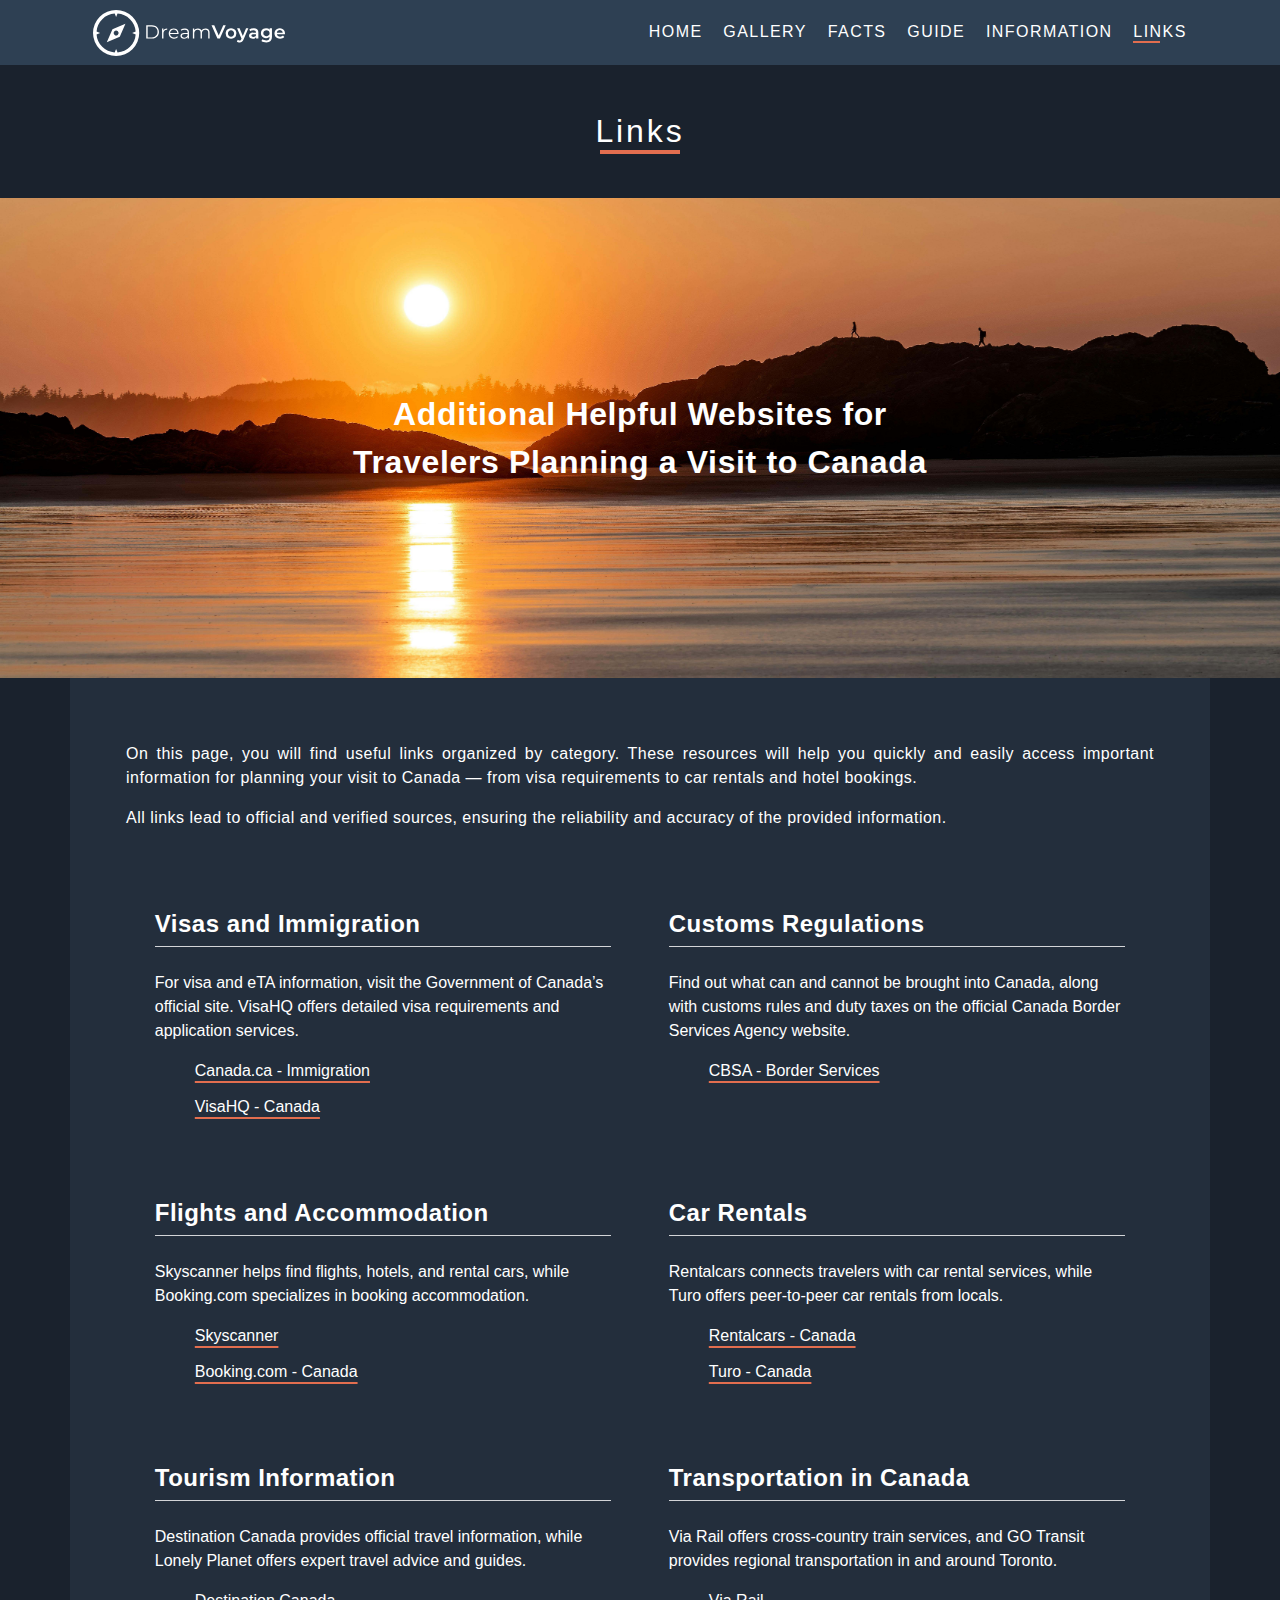
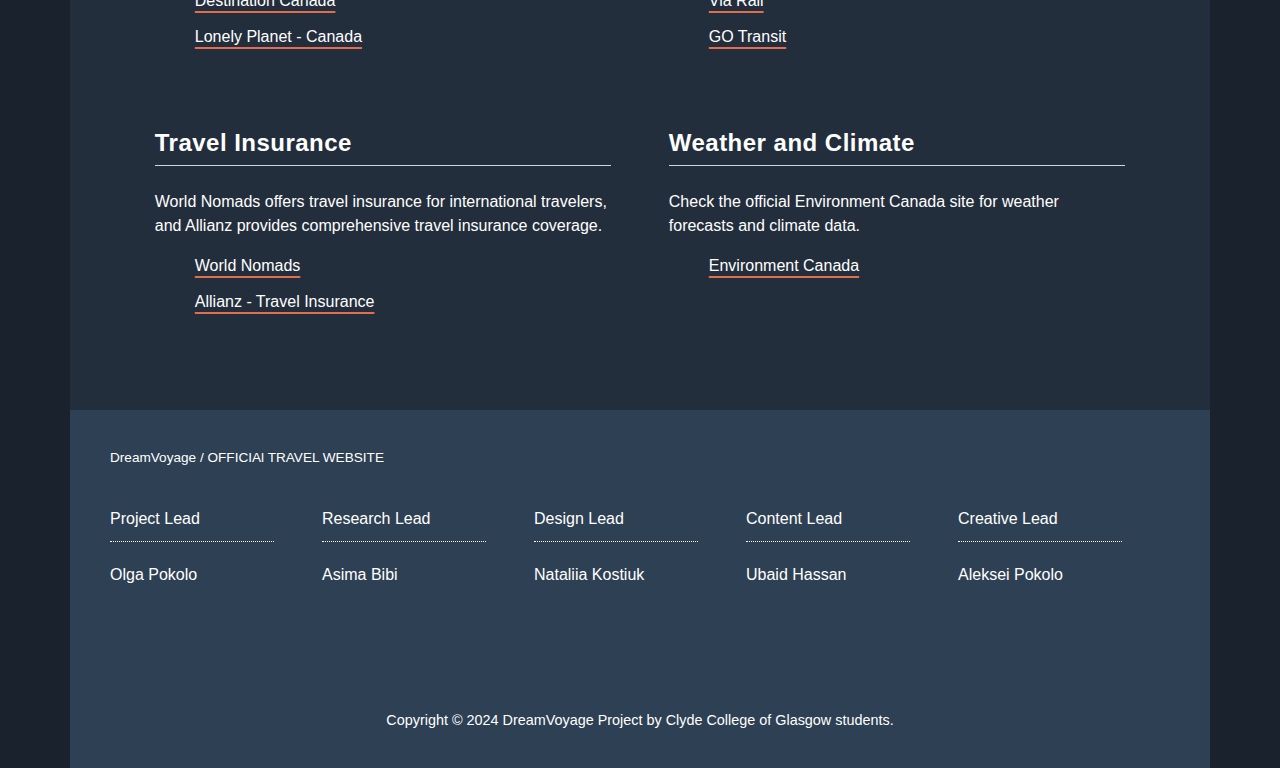
==== public/links.html @ 80e98137 "Add files via upload" ====
<!DOCTYPE html>
<html lang="en">
<head>
	<meta charset="UTF-8">
	<meta name="viewport" content="width=device-width, initial-scale=1.0">
	<title>Travel Website - Canada</title>
	<link rel="stylesheet" href="../style.css">
	<link rel="shortcut icon" href="../assets/logo/compass_logo.svg" type="image/x-icon">
</head>
<body>
	<header>
		<div class="headerContainerWrap">
			<div class="headerContainer">
				<div class="logo">
					<a href="../index.html">
						<img src="../assets/logo/logo.svg" alt="Logo of Travel Blog Website">
					</a>
				</div>
				<div class="navbar">
					<input type="checkbox" id="burger-checkbox" class="burger-checkbox">
    			<label for="burger-checkbox" class="burger"></label>
					<ul id="burger-list">
						<li><a href="../index.html" title="Home Page">home</a></li>
						<li><a href="./gallery.html" title="Gallery Page">gallery</a></li>
						<li><a href="./facts.html" title="Facts Page">facts</a></li>
						<li><a href="./guide.html" title="Guide Page">guide</a></li>
						<li><a href="./information.html" title="Information Page">information</a></li>
						<li><a id="linksActive" href="./links.html" title="Links Page">links</a></li>
					</ul>
				</div>
			</div>
		</div>
	</header>







	<div class="linksTitleContainer">
		<h1>links</h1>
	</div>
	<div class="heroLinksTitle">
		<h1>Additional Helpful Websites for <br> Travelers Planning a Visit to Canada</h1>
	</div>
	<main>
		<!-- <div class="mainContainer"> -->
			<!-- <div class="linksTitleContainer">
				<h1>links</h1>
			</div>
			<div class="heroLinksTitle">
				<h1>Additional Helpful Websites for <br> Travelers Planning a Visit to Canada</h1>
			</div> -->
			<div class="mainContent">
				<div class="informationSummary">
					<p>
						On this page, you will find useful links organized by category. These resources will help you quickly and easily access important information for planning your visit to Canada — from visa requirements to car rentals and hotel bookings.
					</p>
					<p>
						All links lead to official and verified sources, ensuring the reliability and accuracy of the provided information.
					</p>
				</div>
				<div class="keyCategoriesContainer">
					<div class="keyContainer">
						<div class="keyTitle">
							<h2>Visas and Immigration</h2>
						</div>
						<div class="keyDetails">
							<p>
								For visa and eTA information, visit the Government of Canada’s official site. VisaHQ offers detailed visa requirements and application services.
							</p>
							<ul>
								<li><a href="https://www.canada.ca/en/services/immigration-citizenship.html" target="_blank" title="www.canada.ca">Canada.ca - Immigration</a></li>
								<li><a href="https://www.visahq.com" target="_blank" title="www.visahq.com">VisaHQ - Canada</a></li>
							</ul>
						</div>
					</div>

					<div class="keyContainer">
						<div class="keyTitle">
							<h2>Customs Regulations</h2>
						</div>
						<div class="keyDetails">
							<p>
								Find out what can and cannot be brought into Canada, along with customs rules and duty taxes on the official Canada Border Services Agency website.
							</p>
							<ul>
								<li><a href="https://www.cbsa-asfc.gc.ca/travel-voyage/menu-eng.html" target="_blank" title="www.cbsa-asfc.gc.ca">CBSA - Border Services</a></li>
							</ul>
						</div>
					</div>
				</div>

				<div class="keyCategoriesContainer">
					<div class="keyContainer">
						<div class="keyTitle">
							<h2>Flights and Accommodation</h2>
						</div>
						<div class="keyDetails">
							<p>
								Skyscanner helps find flights, hotels, and rental cars, while Booking.com specializes in booking accommodation.
							</p>
							<ul>
								<li><a href="https://www.skyscanner.net" target="_blank" title="www.skyscanner.net">Skyscanner</a></li>
								<li><a href="https://www.booking.com" target="_blank" title="www.booking.com">Booking.com - Canada</a></li>
							</ul>
						</div>
					</div>

					<div class="keyContainer">
						<div class="keyTitle">
							<h2>Car Rentals</h2>
						</div>
						<div class="keyDetails">
							<p>
								Rentalcars connects travelers with car rental services, while Turo offers peer-to-peer car rentals from locals.
							</p>
							<ul>
								<li><a href="https://www.rentalcars.com" target="_blank" title="www.rentalcars.com">Rentalcars - Canada</a></li>
								<li><a href="https://turo.com" target="_blank" title="turo.com">Turo - Canada</a></li>
							</ul>
						</div>
					</div>
				</div>

				<div class="keyCategoriesContainer">
					<div class="keyContainer">
						<div class="keyTitle">
							<h2>Tourism Information</h2>
						</div>
						<div class="keyDetails">
							<p>
								Destination Canada provides official travel information, while Lonely Planet offers expert travel advice and guides.
							</p>
							<ul>
								<li><a href="https://www.destinationcanada.com/en" target="_blank" title="www.destinationcanada.com">Destination Canada</a></li>
								<li><a href="https://www.lonelyplanet.com/canada" target="_blank" title="www.lonelyplanet.com">Lonely Planet - Canada</a></li>
							</ul>
						</div>
					</div>

					<div class="keyContainer">
						<div class="keyTitle">
							<h2>Transportation in Canada</h2>
						</div>
						<div class="keyDetails">
							<p>
								Via Rail offers cross-country train services, and GO Transit provides regional transportation in and around Toronto.
							</p>
							<ul>
								<li><a href="https://www.viarail.ca" target="_blank" title="www.viarail.ca">Via Rail</a></li>
								<li><a href="https://www.gotransit.com" target="_blank" title="www.gotransit.com">GO Transit</a></li>
							</ul>
						</div>
					</div>
				</div>

				<div class="keyCategoriesContainer">
					<div class="keyContainer">
						<div class="keyTitle">
							<h2>Travel Insurance</h2>
						</div>
						<div class="keyDetails">
							<p>
								World Nomads offers travel insurance for international travelers, and Allianz provides comprehensive travel insurance coverage.
							</p>
							<ul>
								<li><a href="https://www.worldnomads.com" target="_blank" title="www.worldnomads.com">World Nomads</a></li>
								<li><a href="https://www.allianztravelinsurance.com" target="_blank" title="allianztravelinsurance.com">Allianz - Travel Insurance</a></li>
							</ul>
						</div>
					</div>

					<div class="keyContainer">
						<div class="keyTitle">
							<h2>Weather and Climate</h2>
						</div>
						<div class="keyDetails">
							<p>
								Check the official Environment Canada site for weather forecasts and climate data.
							</p>
							<ul>
								<li><a href="https://weather.gc.ca" target="_blank" title="/weather.gc.ca">Environment Canada</a></li>
							</ul>
						</div>
					</div>
				</div>










			</div>


		<!-- </div> -->
	</main>










	<footer>
		<div class="footerContainer">
			<div class="footerContent">
				<h3>DreamVoyage / OFFICIAl TRAVEL WEBSITE</h3>
				<div class="projectTeamContainer">
					<div class="teamItem">
						<h4>Project Lead</h4>
						<ul>
							<li>Olga Pokolo</li>
						</ul>
					</div>
					<div class="teamItem">
						<h4>Research Lead</h4>
						<ul>
							<li>Asima Bibi</li>
						</ul>
					</div>
					<div class="teamItem">
						<h4>Design Lead</h4>
						<ul>
							<li>Nataliia Kostiuk</li>
						</ul>
					</div>
					<div class="teamItem">
						<h4>Content Lead</h4>
						<ul>
							<li>Ubaid Hassan</li>
						</ul>
					</div>
					<div class="teamItem">
						<h4>Creative Lead</h4>
						<ul>
							<li>Aleksei Pokolo</li>
						</ul>
					</div>
				</div>

				<div class="copyrightContainer">
					<p>Copyright &copy; 2024 DreamVoyage Project by Clyde College of Glasgow students.</p>
				</div>

			</div>
		</div>
	</footer>

</body>
</html>
---- style.css ----
@font-face {
  font-family: "Open Sans", sans-serif;
  src: url(./assets/fonts/OpenSans-VariableFont_wdth\,wght.ttf);
}

@font-face {
  font-family: "Montserrat", sans-serif;
  src: url(./assets/fonts/Montserrat-VariableFont_wght.ttf);
}

html {
  scroll-behavior: smooth;
}

body {
  background-color: #1A222D;
  margin: 0;
}

header {
  background-color: #2E4053;
  position: sticky;
  top: 0;
  z-index: 2;

	.burger-checkbox {
		display: none;
		margin: 0;
	}
}

main, .factsTitleContainer, .heroFactsTitle, .headerContainerWrap, .footerContainer, #mainContainer, #footerContainer {
  width: 1320px;
  margin: 0 auto;
}

.headerContainer {
  display: flex;
  align-items: center;
  justify-content: space-between;
  padding: 0.8em 0;
  margin: 0 0.8em;
}

.logo {
  a {
    text-decoration: none;
    display: flex;
    align-items: center;
    padding: 0 0 0 0.65em;
  }

  img {
    width: 13em;
  }
}

.navbar {
  ul {
    margin: 0;
    padding: 0;
    list-style: none;
    display: flex;
  }

  li {
    display: flex;
  }

  a {
    text-transform: uppercase;
    text-decoration: none;
    padding: 0.5em 0.65em;
    font-family: "Montserrat", sans-serif;
    font-weight: 500;
    letter-spacing: 0.1em;
    color: #ffffff;

    &::after {
      content: "";
      background-color: #E26E4F;
      width: 0;
      height: 0.15em;
      display: block;
      transition: width 0.3s ease-out;
    }

    &:hover::after, &:focus::after {
      width: 50%;
    }
  }
}

#homeActive::after, #galleryActive::after, #factsActive::after, #guideActive::after, #informationActive::after, #linksActive::after {
  content: "";
  height: 0.15em;
  width: 50%;
  display: block;
  background-color: #E26E4F;
}

main {
  min-height: 95vh;
	background-color: #232E3C;
}

.mainContainer {
  min-height: 95vh;
}

.mainWrap {
  background: url(./assets/images/homeWrap.jpg) top center;
  background-size: cover;
  background-attachment: fixed;
  min-height: 95vh;
  display: flex;
  align-items: center;
}

.titleContainer {
  display: flex;
  flex-direction: column;
  align-items: center;

  h1 {
    font-family: "Montserrat", sans-serif;
    text-align: center;
    font-weight: 600;
    color: #ffffff;
    margin: 0;
    font-size: 3em;
  }

  h2 {
    font-family: "Montserrat", sans-serif;
    text-align: center;
    color: #ffffff;
    font-size: 1.5em;
    font-weight: 500;
    margin: 0.8em 0 0 0;
  }

  a {
    font-family: "Open Sans", sans-serif;
    text-decoration: none;
    text-transform: uppercase;
    color: #ffffff;
    display: inline-block;
    background-color: #E26E4F;
    margin-top: 1.8em;
    padding: 1em 2.8em;
    font-weight: 600;
    font-size: 0.9em;
    letter-spacing: 0.05em;
  }
}

.heroFactsTitle {
  background: url(./assets/images/titleFactsWrap.jpg) center;
  background-size: cover;
  padding: 4em 0;
  margin: 0 auto;
}

.heroGuideTitle, .heroInformationTitle {
  background: url(./assets/images/guideTorontoTitleWrap.jpg);
  background-size: cover;
  background-position: 0 70%;
  padding: 4em 0;
  margin: 3em 0 0 0;
}

.heroLinksTitle {
  background: url(./assets/images/heroLinksTitleWrap.jpg);
  background-size: cover;
  background-position: 0 55%;
  padding: 4em 0;
  margin: 3em 0 0 0;
}

.heroFactsTitle h1, .heroGuideTitle h1, .heroInformationTitle h1, .heroLinksTitle h1 {
  font-family: "Montserrat", sans-serif;
  color: #ffffff;
  text-align: center;
  margin: 0;
  padding: 4em 0;
  font-weight: 600;
  letter-spacing: 0.02em;
  line-height: 1.5em;
}

.mainContent {
  padding: 3em 4em;

  h2 {
    font-family: "Montserrat", sans-serif;
    color: #ffffff;
    letter-spacing: 0.02em;
    font-weight: 600;
    padding: 0 0 0.3em 0;
    margin: 0;
  }
}

.toDoWrap, .toEatWrap {
  display: flex;
  justify-content: space-between;
  padding: 2.5em 0 5em 0;
}

.cardGuideContainer {
  width: 20em;
}

.cardImage {
  height: 15em;

  img {
    width: 100%;
    height: 100%;
    object-fit: cover;
  }
}

.cardGuideContainer {
  h3 {
    font-family: "Montserrat", sans-serif;
    color: #ffffff;
    text-transform: capitalize;
    letter-spacing: 0.02em;
    font-size: 1.3em;
    font-weight: 500;
    margin: 1em 0;
  }

  p {
    font-family: "Montserrat", sans-serif;
    color: #ffffff;
    line-height: 1.5em;
    margin: 0;
  }
}

.cardInformationContainer, .keyCategoriesContainer {
  display: flex;
  justify-content: space-evenly;
}

.cardInformationDitails, .keyContainer {
  flex: 1;
  padding: 2em 2em;
}

.titleContentWrap {
  padding: 1.5em 0 0 0;

  h2 {
    border-bottom: 0.01em rgba(255, 255, 255, 0.8) solid;
  }
}

.titleInfoContentWrap h2, .keyTitle h2 {
  border-bottom: 0.01em rgba(255, 255, 255, 0.8) solid;
}

.cardInformationDitails p {
  font-family: "Montserrat", sans-serif;
  color: #ffffff;
  line-height: 1.5em;
  margin: 0;
  text-align: justify;
  padding: 1.5em 0 0 0;
}

.keyDetails {
  p {
    font-family: "Montserrat", sans-serif;
    color: #ffffff;
    line-height: 1.5em;
    margin: 0;
    text-align: justify;
    padding: 1.5em 0 0 0;
  }

  li, a {
    font-family: "Montserrat", sans-serif;
    color: #ffffff;
    line-height: 1.5em;
    margin: 0 0 0.8em 0;
    text-decoration-color: #E26E4F;
    text-decoration-thickness: 0.12em;
    text-underline-offset: 0.3em;
    list-style: none;
  }
}

.galleryTitleContainer h1, .factsTitleContainer h1, .guideTitleContainer h1, .informationTitleContainer h1, .linksTitleContainer h1 {
  font-family: "Montserrat", sans-serif;
  color: #ffffff;
  text-align: center;
  text-transform: capitalize;
  font-weight: 500;
  letter-spacing: 0.09em;
  margin: 0 0 1em 0;
  padding: 1.5em 2em 0 2em;
}

.galleryTitleContainer h1::after, .factsTitleContainer h1::after, .guideTitleContainer h1::after, .informationTitleContainer h1::after, .linksTitleContainer h1::after {
  content: "";
  background-color: #E26E4F;
  display: block;
  width: 2.5em;
  height: 0.1em;
  position: absolute;
  left: calc(50% - 1.25em);
  z-index: 1;
}

.factContainer {
  display: flex;
  padding: 2em 0;

  .text {
    margin: 0 3em 0 0;
    flex: 2;
  }

  .image {
    flex: 1;

    img {
      width: 100%;
      object-fit: cover;
    }
  }
}

.factSummary, .guideSummary, .informationSummary {
  padding: 0 0 2em 0;
}

.factContainer p, .factSummary p {
  font-family: "Montserrat", sans-serif;
  color: #ffffff;
  line-height: 1.5em;
  margin: 0;
  letter-spacing: 0.03em;
  text-align: justify;
}

.factContainer .text p {
  padding: 1em 0 0 0;
}

.guideSummary p, .informationSummary p {
  font-family: "Montserrat", sans-serif;
  color: #ffffff;
  line-height: 1.5em;
  letter-spacing: 0.03em;
  text-align: justify;
}

.galleryContainer {
  display: grid;
  grid-template-columns: 1fr 1fr 1fr;
  gap: 2em;
}

.leftBlock, .middleBlock, .rightBlock {
  display: flex;
  flex-direction: column;
  gap: 2.5em;
}

.imgHolder img {
  width: 100%;
}

.titleHolder {
  display: inline-block;
  margin: 0.6em 0 0 0;

  /* background-color:  #E26E4F; */
  /* padding: 0.5em; */

  p {
    font-family: "Montserrat", sans-serif;
    color: #ffffff;
    font-weight: 400;
    margin: 0;
    font-size: 0.9em;
    letter-spacing: 0.09em;
  }
}

.footerWrap, .footerContainer {
  background-color: #2E4053;
}

.footerContent {
  padding: 2.5em;

  h3 {
    font-family: "Montserrat", sans-serif;
    color: #ffffff;
    font-weight: 500;
    margin: 0 0 1.5em 0;
    font-size: 0.85em;
  }
}

.projectTeamContainer {
  display: flex;
  padding: 0 0 8em 0;
}

.teamItem {
  flex: 1;
  padding-right: 3em;
}

.teamItem h4 {
  margin: 0;
  padding: 1.5em 0 0.8em 0;
  border-bottom: 0.01em #ffffff dotted;
  font-family: "Open Sans", sans-serif;
  color: #ffffff;
  font-weight: 400;
}

.teamItem ul {
  margin: 0;
  padding: 1.5em 0 0 0;
  list-style: none;
  color: #ffffff;
  font-family: "Open Sans", sans-serif;
}

.copyrightContainer p {
  font-family: "Open Sans", sans-serif;
  color: #ffffff;
  text-align: center;
  font-size: 0.9em;
  margin: 0;
}




@media (max-width: 1400px) {
	main, .factsTitleContainer, .heroFactsTitle, .headerContainerWrap, .footerContainer, #mainContainer, #footerContainer {
		width: 1140px;
		margin: 0 auto;
	}
	.headerContainer {
		padding: 0.6em 0;

		.logo {
			img {
				width: 12em;
			}
		}
		.navbar {
			a {
				letter-spacing: 0.09em;
			}
		}
	}

	.titleContainer {
		h1 {
			font-size: 2.8em;
		}
		h2 {
			font-size: 1.4em;
			margin: 0.6em 0 0 0;
		}
		a {
			padding: 1em 2.3em;
			margin-top: 1.6em;
		}
	}
	.mainContent {
		padding: 3em 3.5em;

		.cardGuideContainer {
			width: 18em;
		}

		.keyContainer {
			padding: 2em 1.8em;
	
			p {
				text-align: left;
			}
		}
	}
}
@media (max-width: 1200px) {
	main, .factsTitleContainer, .heroFactsTitle, .headerContainerWrap, .footerContainer, #mainContainer, #footerContainer {
		width: 960px;
		margin: 0 auto;
	}
	.headerContainer {
		padding: 0.5em 0;

		.logo {
			img {
				width: 11em;
			}
		}

		.navbar {
			a {
				letter-spacing: 0.08em;
			}
		}
	}
	.titleContainer {
		h1 {
			font-size: 2.6em;
		}
		h2 {
			font-size: 1.3em;
			margin: 0.4em 0 0 0;
		}
		a {
			padding: 1em 2.1em;
			margin-top: 1.4em;
		}
	}
	.galleryTitleContainer h1, .factsTitleContainer h1, .guideTitleContainer h1, .informationTitleContainer h1, .linksTitleContainer h1 {
		letter-spacing: 0.08em;
		padding: 1.3em 1.8em 0 1.8em;
		font-size: 1.85em;
	}
	.mainContent {
		padding: 3em;

		h2 {
			font-size: 1.4em;
		}

		.galleryContainer {
			gap: 1.85em;

			.leftBlock, .middleBlock, .rightBlock {
				gap: 2.3em;
			}
		}

		.factContainer  .image img {
			height: 100%;
		}

		.cardGuideContainer {
			width: 16em;
		}

		.keyContainer {
			padding: 1.8em 1.6em;
	
			p {
				text-align: left;
			}
		}
	}
	.heroFactsTitle h1, .heroGuideTitle h1, .heroInformationTitle h1, .heroLinksTitle h1 {
		padding: 3em 0;
		font-size: 1.82em;
	}

	.footerContent {
		padding: 2.1em;

		.projectTeamContainer {
			padding: 0 0 7em 0;
		}
	}
}
@media (max-width: 992px) {
	main, .factsTitleContainer, .heroFactsTitle, .headerContainerWrap, .footerContainer, #mainContainer, #footerContainer {
		width: 720px;
		margin: 0 auto;
	}
	.headerContainer {
		.logo {
			img {
				width: 10em;
			}
		}

		.navbar {
			a {
				letter-spacing: normal;
				padding: 0.5em 0.4em;
			}
		}
	}
	.titleContainer {
		h1 {
			font-size: 2.4em;
		}
		
		a {
			padding: 0.9em 1.9em;
			margin-top: 1.2em;
		}
	}
	.galleryTitleContainer h1, .factsTitleContainer h1, .guideTitleContainer h1, .informationTitleContainer h1, .linksTitleContainer h1 {
		letter-spacing: 0.07em;
		padding: 1.1em 1.6em 0 1.6em;
		font-size: 1.75em;
	}
	.mainContent {
		padding: 2em;

		h2 {
			font-size: 1.3em;
		}

		.factContainer, .factSummary {
			p {
				letter-spacing: normal;
			}
		}
		.galleryContainer {
			gap: 1.5em;

			.leftBlock, .middleBlock, .rightBlock {
				gap: 2em;

				.titleHolder {
					p {
						letter-spacing: 0.05em;
					}
				}
			}
		}
		.factContainer  .image img {
			height: auto;
		}
		.cardGuideContainer {
			width: 12em;

			.cardImage {
				height: 12em;
			}

			h3 {
				font-size: 1.2em;
				letter-spacing: normal;
			}
		}

		.cardInformationDitails {
			padding: 2em 1.6em;

			p {
				text-align: left;
			}
		}
	}

	.footerContent {
		padding: 0.7em;

		.teamItem {
			padding-right: 1.8em;
		}

		.projectTeamContainer {
			padding: 0 0 7em 0;
		}
	}


}
@media (max-width: 768px) {
	.headerContainerWrap, .heroFactsTitle, .heroGuideTitle, .heroInformationTitle, .heroLinksTitle {
		width: 100%;
	}
	main, #mainContainer, #footerContainer, .footerContainer {
		width: 540px;
		margin: 0 auto;
	}
	.navbar {
		li {
			justify-content: center;
		}
	}
	.burger-checkbox {
		position: absolute;
		visibility: hidden;
		margin: 0;
	}
	.burger {
		cursor: pointer;
		z-index: 1;
		display: block;
		position: relative;
		border: none;
		background: transparent;
		width: 1.8em;
		height: 1.6em;
	}
	.burger::before,
	.burger::after {
		content: '';
		left: 0;
		position: absolute;
		display: block;
		width: 100%;
		height: 0.18em;
		border-radius: 10px;
		background: #ffffff;
	}
	.burger::before {
		top: 0.21em;
		box-shadow: 0 8px 0 #ffffff;
		transition: box-shadow .3s .15s, top .3s .15s, transform .3s;
	}
	.burger::after {
		bottom: 0.21em;
		transition: bottom .3s .15s, transform .3s;
	}
	.burger-checkbox:checked + .burger::before {
		top: 0.8em;
		transform: rotate(45deg);
		box-shadow: 0 5px 0 rgba(255, 255, 255, 0);
		transition: box-shadow .15s, top .3s, transform .3s .15s;
	}
	.burger-checkbox:checked + .burger::after {
		bottom: 0.6em;
		transform: rotate(-45deg);
		transition: bottom .3s, transform .3s .15s;
	}
	#burger-list {
		top: 4.1em;
		right: 25%;
		position: fixed;
		background: #2E4053;
		transform: translate(150%);
		transition: .3s;
		display: flex;
		flex-direction: column;
		width: 50%;
		gap: 0.7em;
	}

	.burger-checkbox:checked ~ #burger-list {
		transform: translateX(0);
	}

	.headerContainer {
		padding: 0.7em 0;

		.logo {
			img {
				width: 10em;
			}
		}
	}

	.titleContainer {
		h1 {
			font-size: 2.2em;
		}
		
		a {
			padding: 0.8em 1.7em;
			margin-top: 1em;
		}
	}

	.heroFactsTitle, .heroGuideTitle, .heroInformationTitle, .heroLinksTitle {
		margin: 0;
	}


	
	.galleryTitleContainer, .factsTitleContainer, .guideTitleContainer, .informationTitleContainer, .linksTitleContainer {
		display: none;
	}
	.mainContent {
		padding: 1.5em;

		.galleryContainer {
			grid-template-columns: 1fr 1fr; 
			gap: 1.5em;
	
			.leftBlock, .middleBlock, .rightBlock {
				flex-direction: column;
			}
			.titleHolder {
				p {
					letter-spacing: normal;
				}
			}
		}
		.factSummary {
			p {
				text-align: left;
			}
		}
		.factContainer {
			display: flex;
			flex-direction: column;

			.text {
				flex: none;
				margin: 0;
				padding: 0 0 1em 0;
				h2 {
					padding: 0;
				}
				p {
					text-align: left;
				}
			}
			.image {
				flex: none;
				height: 15em;

				img {
					height: 100%;
				}
			}
			#pic1 {
				background-image: url(./assets/images/22.jpg);
				background-size: cover;
				background-position: 0 40%;
			}
			#pic7 {
				background-image: url(./assets/images/28.jpg);
				background-size: cover;
				background-position: 0 30%;
			}
			#pic1-1, #pic7-7 {
				display: none;
			}
		}

















	
	}
	.footerContent {
			padding: 2em 1em;
		}
	.projectTeamContainer {
		display: grid;
		grid-template-columns: 1fr 1fr;
	}

	.teamItem {
		padding: 1em 1.5em 1.5em 0;

		h4 {
			padding: 1em 0 0.8em 0;
		}

		ul {
			padding: 1em 0 0 0;
		}
	}
}
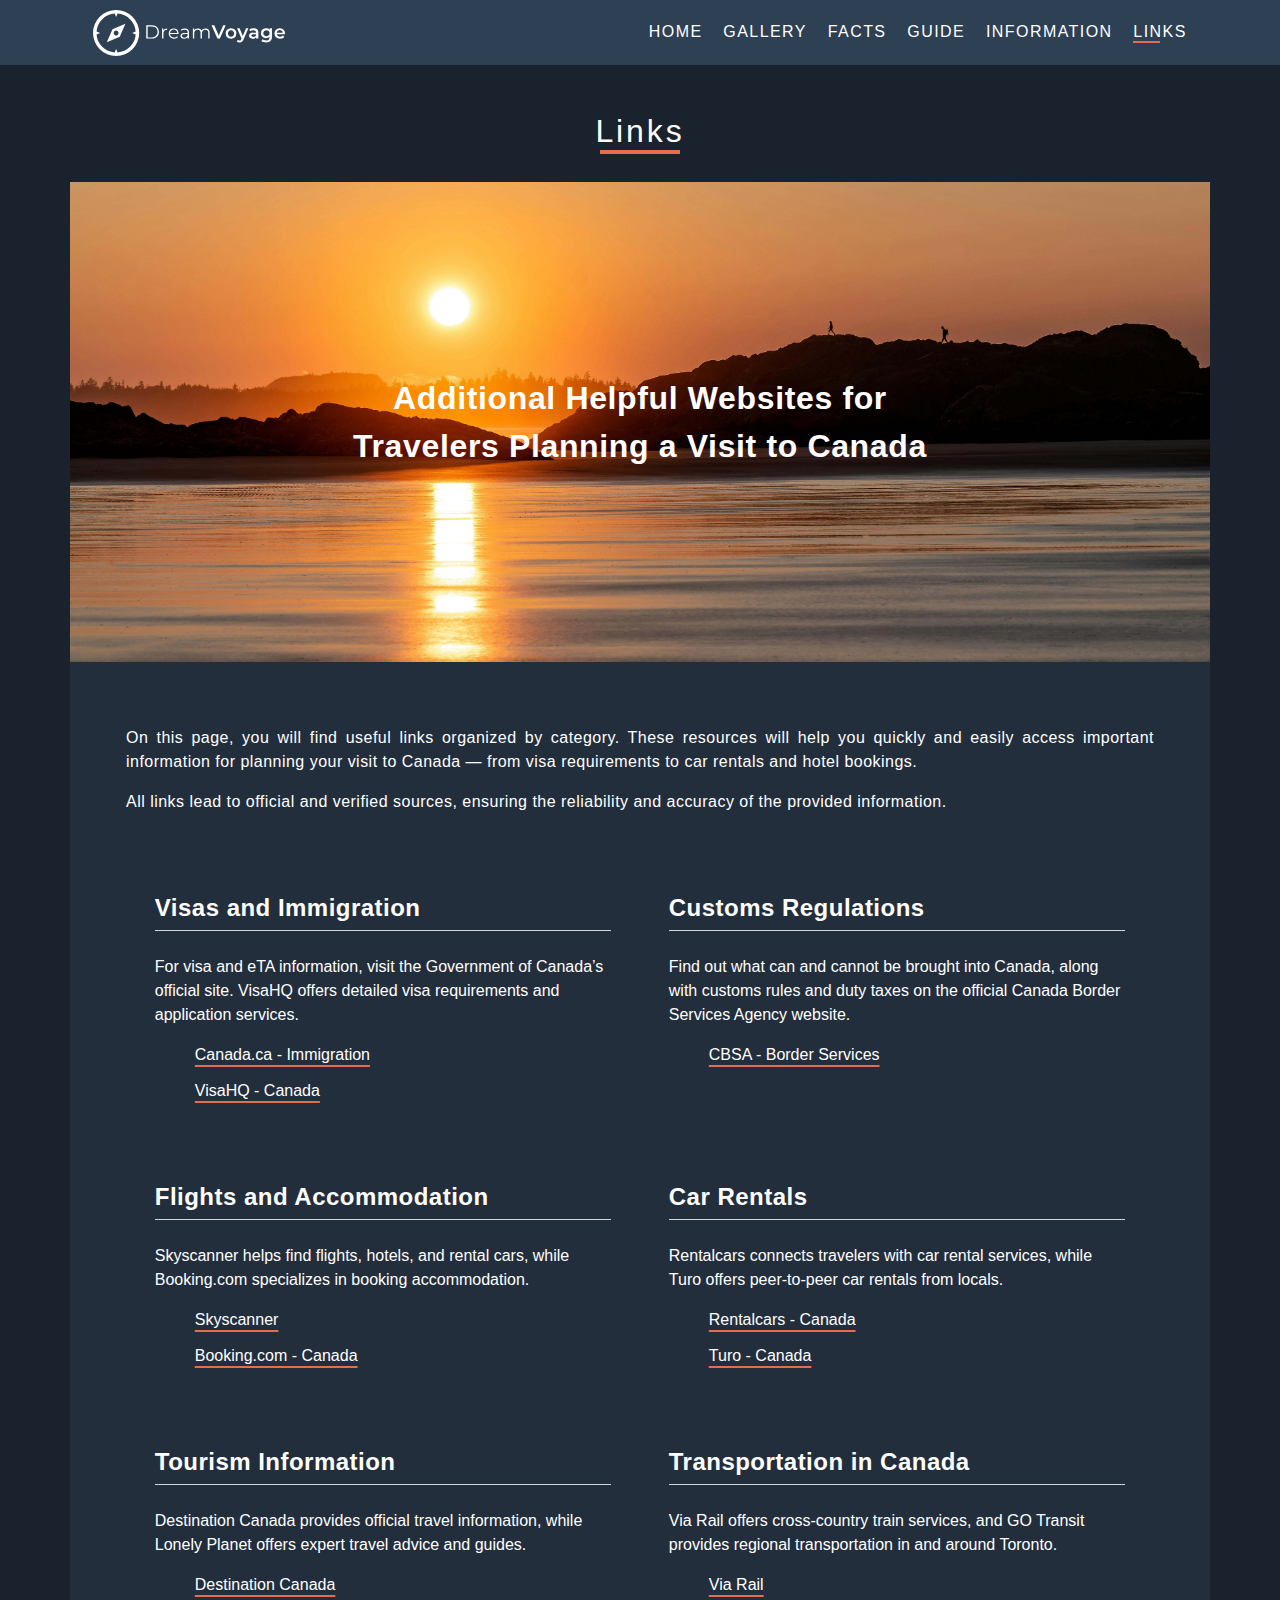
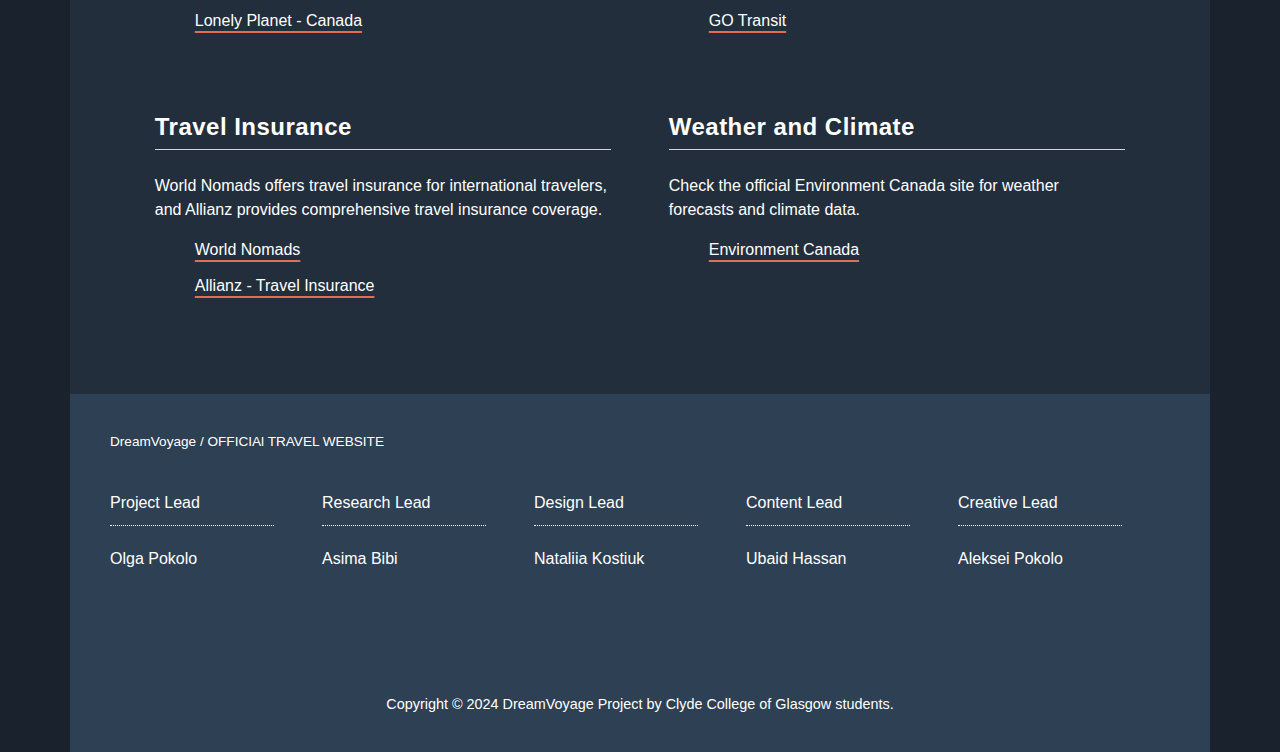
==== commit 7bfe4baf: "finish for 768" ====
--- a/public/links.html
+++ b/public/links.html
@@ -53,7 +53,7 @@
 				<h1>Additional Helpful Websites for <br> Travelers Planning a Visit to Canada</h1>
 			</div> -->
 			<div class="mainContent">
-				<div class="informationSummary">
+				<div class="linksSummary">
 					<p>
 						On this page, you will find useful links organized by category. These resources will help you quickly and easily access important information for planning your visit to Canada — from visa requirements to car rentals and hotel bookings.
 					</p>
--- a/style.css
+++ b/style.css
@@ -29,7 +29,7 @@
 	}
 }
 
-main, .factsTitleContainer, .heroFactsTitle, .headerContainerWrap, .footerContainer, #mainContainer, #footerContainer {
+main, .factsTitleContainer, .guideTitleContainer, .heroFactsTitle, .heroGuideTitle, .headerContainerWrap, .footerContainer, #mainContainer, #footerContainer {
   width: 1320px;
   margin: 0 auto;
 }
@@ -167,7 +167,7 @@
   background-size: cover;
   background-position: 0 70%;
   padding: 4em 0;
-  margin: 3em 0 0 0;
+	margin: 0 auto;
 }
 
 .heroLinksTitle {
@@ -175,7 +175,7 @@
   background-size: cover;
   background-position: 0 55%;
   padding: 4em 0;
-  margin: 3em 0 0 0;
+	margin: 0 auto;
 }
 
 .heroFactsTitle h1, .heroGuideTitle h1, .heroInformationTitle h1, .heroLinksTitle h1 {
@@ -335,29 +335,33 @@
   }
 }
 
-.factSummary, .guideSummary, .informationSummary {
+.factSummary, .guideSummary, .informationSummary, .linksSummary {
   padding: 0 0 2em 0;
 }
 
-.factContainer p, .factSummary p {
-  font-family: "Montserrat", sans-serif;
-  color: #ffffff;
-  line-height: 1.5em;
-  margin: 0;
-  letter-spacing: 0.03em;
-  text-align: justify;
+.factContainer, .factSummary {
+	p {
+		font-family: "Montserrat", sans-serif;
+		color: #ffffff;
+		line-height: 1.5em;
+		margin: 0;
+		letter-spacing: 0.03em;
+		text-align: justify;
+	}
 }
 
 .factContainer .text p {
   padding: 1em 0 0 0;
 }
 
-.guideSummary p, .informationSummary p {
-  font-family: "Montserrat", sans-serif;
-  color: #ffffff;
-  line-height: 1.5em;
-  letter-spacing: 0.03em;
-  text-align: justify;
+.guideSummary, .informationSummary, .linksSummary {
+	p {
+		font-family: "Montserrat", sans-serif;
+		color: #ffffff;
+		line-height: 1.5em;
+		letter-spacing: 0.03em;
+		text-align: justify;
+	}
 }
 
 .galleryContainer {
@@ -448,7 +452,7 @@
 
 
 @media (max-width: 1400px) {
-	main, .factsTitleContainer, .heroFactsTitle, .headerContainerWrap, .footerContainer, #mainContainer, #footerContainer {
+	main, .factsTitleContainer, .guideTitleContainer, .informationTitleContainer, .linksTitleContainer, .heroFactsTitle, .heroGuideTitle, .heroInformationTitle, .heroLinksTitle, .headerContainerWrap, .footerContainer, #mainContainer, #footerContainer {
 		width: 1140px;
 		margin: 0 auto;
 	}
@@ -497,7 +501,7 @@
 	}
 }
 @media (max-width: 1200px) {
-	main, .factsTitleContainer, .heroFactsTitle, .headerContainerWrap, .footerContainer, #mainContainer, #footerContainer {
+	main, .factsTitleContainer, .guideTitleContainer, .informationTitleContainer, .linksTitleContainer, .heroFactsTitle, .heroGuideTitle, .heroInformationTitle, .heroLinksTitle, .headerContainerWrap, .footerContainer, #mainContainer, #footerContainer {
 		width: 960px;
 		margin: 0 auto;
 	}
@@ -579,7 +583,7 @@
 	}
 }
 @media (max-width: 992px) {
-	main, .factsTitleContainer, .heroFactsTitle, .headerContainerWrap, .footerContainer, #mainContainer, #footerContainer {
+	main, .factsTitleContainer, .guideTitleContainer, .informationTitleContainer, .linksTitleContainer, .heroFactsTitle, .heroGuideTitle, .heroInformationTitle, .heroLinksTitle, .headerContainerWrap, .footerContainer, #mainContainer, #footerContainer {
 		width: 720px;
 		margin: 0 auto;
 	}
@@ -798,7 +802,7 @@
 				}
 			}
 		}
-		.factSummary {
+		.factSummary, .guideSummary, .informationSummary, .linksSummary {
 			p {
 				text-align: left;
 			}
@@ -840,24 +844,24 @@
 				display: none;
 			}
 		}
-
-
-
-
-
-
-
-
-
-
-
-
-
-
-
-
-
-	
+		.toDoWrap, .toEatWrap {
+			display: grid;
+			grid-template-columns: 1fr;
+
+			.cardGuideContainer {
+				width: 100%;
+				padding: 0 0 2.5em 0;
+
+				h3 {
+					margin: 0.5em 0 1em 0;
+				}
+			}
+		}
+
+		.cardInformationContainer, .keyCategoriesContainer {
+			flex-direction: column;
+		}
+
 	}
 	.footerContent {
 			padding: 2em 1em;
